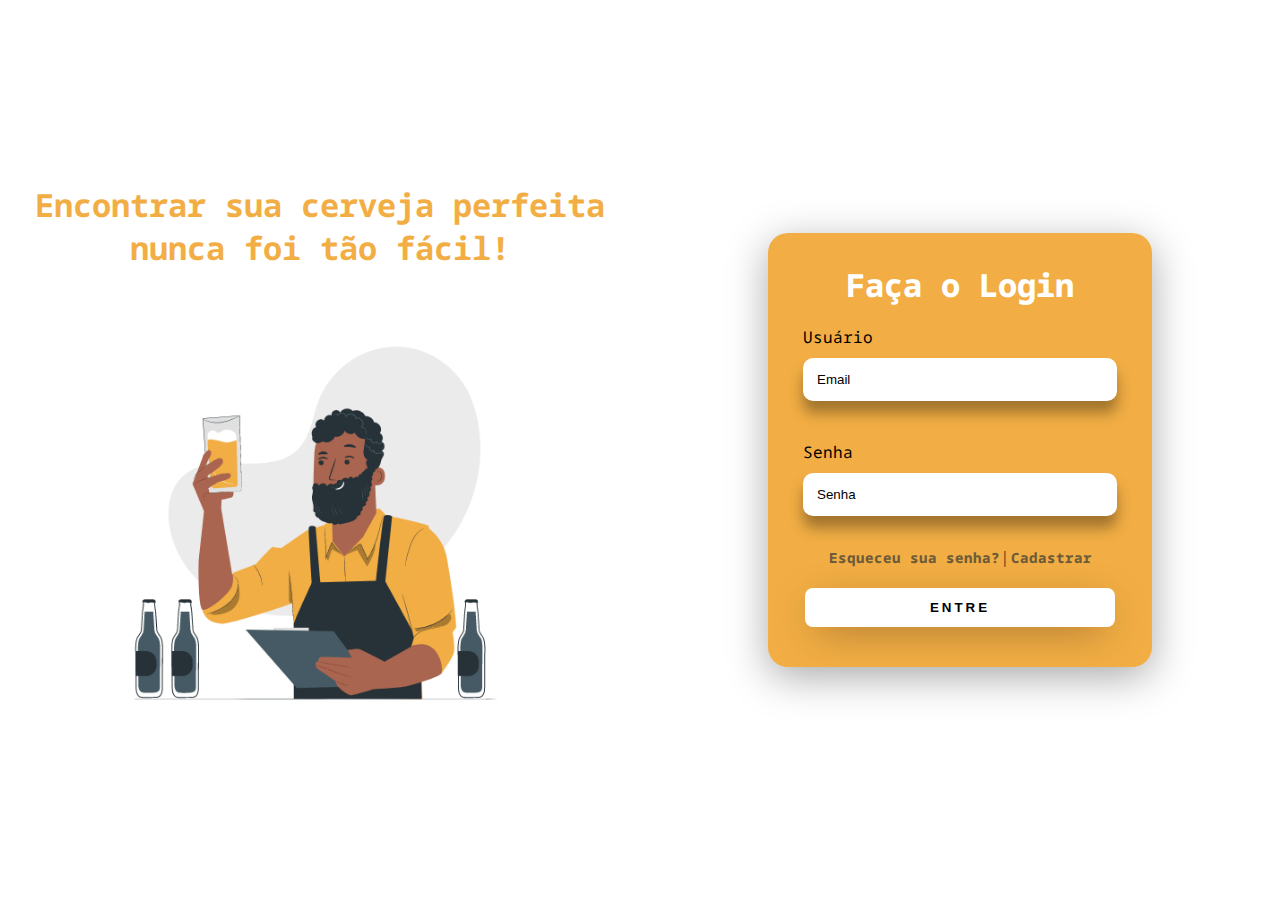
==== index.html @ 1acf00fe "Projeto E-beer" ====
<!DOCTYPE html>
<html lang="pt-br">
<head>
    <meta charset="UTF-8">
    <meta name="viewport" content="width=device-width, initial-scale=1.0">
    <link rel="stylesheet" href="CSS/style.css">
    <title>Tela Login</title>
</head>
<body>
    <div class="main-login">
        <div class="left-login">
            <h1>Encontrar sua cerveja perfeita nunca foi tão fácil!</h1>
            <img src="img/cerverjeiro.gif" class="left-login-image" alt="#fazendeiro">
        </div>
        <div class="right-login">
            <div class="card-login">
                <h1>Faça o Login</h1>
                <div class="textfield">
                    <form class="textfield">
                        <label for="usuario">Usuário</label>
                        <input type="email" name="email" placeholder="Email">  
                    </form>
                </div>
                <div class="textfield">
                    <form class="textfield">
                        <label for="senha">Senha</label>
                        <input type="password" name="senha" placeholder="Senha">
                    </form>
                </div>
                <ul>
                    <li><a href class="link"> Esqueceu sua senha?  <a></li>
                    <li><p>|</p></li>
                    <li><a href="HTML/cadastro.html" class="link">Cadastrar<a></li>
                </ul>
            <button class="btn-login">Entre</button>
        </div>
    </div>
</body>
</html>
---- CSS/style.css ----
@import url('https://fonts.googleapis.com/css2?family=Noto+Sans+Mono:wght@100..900&display=swap');

body{
    margin: 0;
    font-family: "Noto Sans Mono", monospace;
}

body *{
    box-sizing: border-box;
}

ul{
    justify-content:  center;
    padding-inline-start: 0px;
    margin: 10px;
    text-decoration: none;
    display: flex;
    color: #6d4822;
    
}

li{
    list-style: none;
    letter-spacing: 1px;
}

p{
    height: 0px;
    margin: 0;
}
.link{
    font-size: 14px;
    text-decoration: none;
    color: #6e5b39;
    font-weight: 800;
    text-align: center;
}

.main-login{
    width: 100vw;
    height: 100vh;
    background-color: white;
    display: flex;
    justify-content: center;
    align-items: center;

}

.left-login{
    width: 50vw;
    height: 100vh;
    display: flex;
    justify-content: center;
    align-items: center; 
    flex-direction: column;
}

.left-login > h1{
    font-size: 2.5vw;
    color: #f2ae44;
    display: flex;
    text-align: center;

}

.left-login-image{
    width: 35vw;
}

.right-login{
    width: 50vw;
    height: 100vh;
    display: flex;
    justify-content: center;
    align-items: center;
}

.card-login{
    width: 60%;
    display: flex;
    align-items: center;
    padding: 30px 35px;
    background: #f2ae44;
    border-radius: 20px;
    box-shadow: 0px 10px 40px #00000056;
    flex-direction: column;

}

.card-login > h1{
    color: white;
    font-weight: 800;
    margin: 0;
}

.textfield{
    width: 100%;
    display: flex;
    flex-direction: column;
    align-items: flex-start;
    justify-content: center;
    margin: 10px 0px;
}

.textfield > input{
    width: 100%;
    border: none;
    border-radius: 10px;
    padding: 14px;
    background-color: white;
    color: black;
    box-shadow:  0px 12px 14px #00000056;
    outline: none;
    box-sizing: border-box;
    display: flex;
}

.textfield > label{
    color: black;
    margin-bottom: 10px;
    
}

.textfield > input::placeholder{
    color: black;
}

.btn-login{
    width: 100wh;
    padding: 12px 125px;
    display: flex;
    justify-content: center;
    margin: 10px;
    border: none;
    border-radius: 8px;
    outline: none;
    text-transform: uppercase;
    font-weight: 800;
    letter-spacing: 3px;
    color: black;
    background-color: white;
    cursor: pointer;
    box-shadow: 0px 10px 40px -12px #6d4822;
    
}

button:hover{
    background-color: #aa7622;
    
}

@media only screen and (max-width: 950px){
    .card-login{
        width: 85%;
    }
}

@media only screen and (max-width: 950px){
    .main-login{
        flex-direction: column;
    }
    .left-login > h1{
        display: none;
    }
    .left-login{
        width: 100%;
        height: auto;
    }
    .right-login{
        width: 100%;
        height: auto;
    }
    .left-login-image{
        width: 50vw;
    }
    .card-login{
        width: 90%;
    }
}
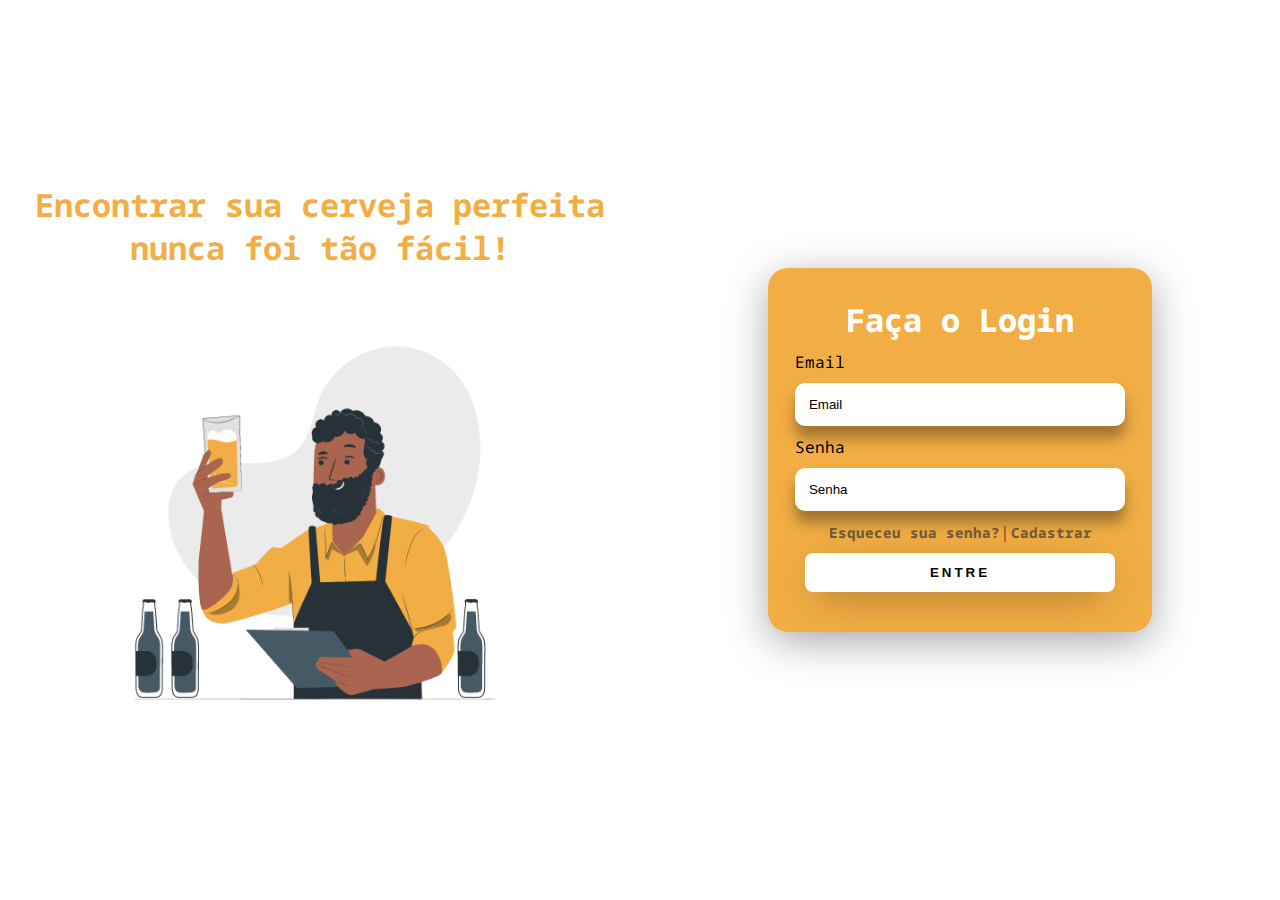
==== commit ba63440b: "validations" ====
--- a/index.html
+++ b/index.html
@@ -1,39 +1,39 @@
 <!DOCTYPE html>
-<html lang="pt-br">
 <head>
+    <html lang="pt-br">
     <meta charset="UTF-8">
     <meta name="viewport" content="width=device-width, initial-scale=1.0">
-    <link rel="stylesheet" href="CSS/style.css">
+    <link rel="stylesheet" href="/CSS/style.css">
+    <script src="js/index.js"></script>
     <title>Tela Login</title>
 </head>
 <body>
     <div class="main-login">
         <div class="left-login">
-            <h1>Encontrar sua cerveja perfeita nunca foi tão fácil!</h1>
+            <h1>Encontrar sua cerveja perfeita nunca foi tão fácil!</h1>
             <img src="img/cerverjeiro.gif" class="left-login-image" alt="#fazendeiro">
         </div>
         <div class="right-login">
             <div class="card-login">
                 <h1>Faça o Login</h1>
-                <div class="textfield">
-                    <form class="textfield">
-                        <label for="usuario">Usuário</label>
-                        <input type="email" name="email" placeholder="Email">  
-                    </form>
-                </div>
-                <div class="textfield">
-                    <form class="textfield">
+                <form id="form-login">
+                    <div class="textfield">
+                        <label for="email">Email</label>
+                        <input type="email" placeholder="Email" id="email">  
+                    </div>
+                    <div class="textfield">
                         <label for="senha">Senha</label>
-                        <input type="password" name="senha" placeholder="Senha">
-                    </form>
-                </div>
-                <ul>
-                    <li><a href class="link"> Esqueceu sua senha?  <a></li>
-                    <li><p>|</p></li>
-                    <li><a href="HTML/cadastro.html" class="link">Cadastrar<a></li>
-                </ul>
-            <button class="btn-login">Entre</button>
+                        <input type="password" placeholder="Senha" id="senha">
+                    </div>
+                    <ul>
+                        <li><a href="#" class="link">Esqueceu sua senha?</a></li>
+                        <li><p>|</p></li>
+                        <li><a href="HTML/cadastro.html" class="link">Cadastrar</a></li>
+                    </ul>
+                    <button class="btn-login" type="submit">Entre</button>
+                </form>
+            </div>
         </div>
     </div>
 </body>
-</html>+</html>
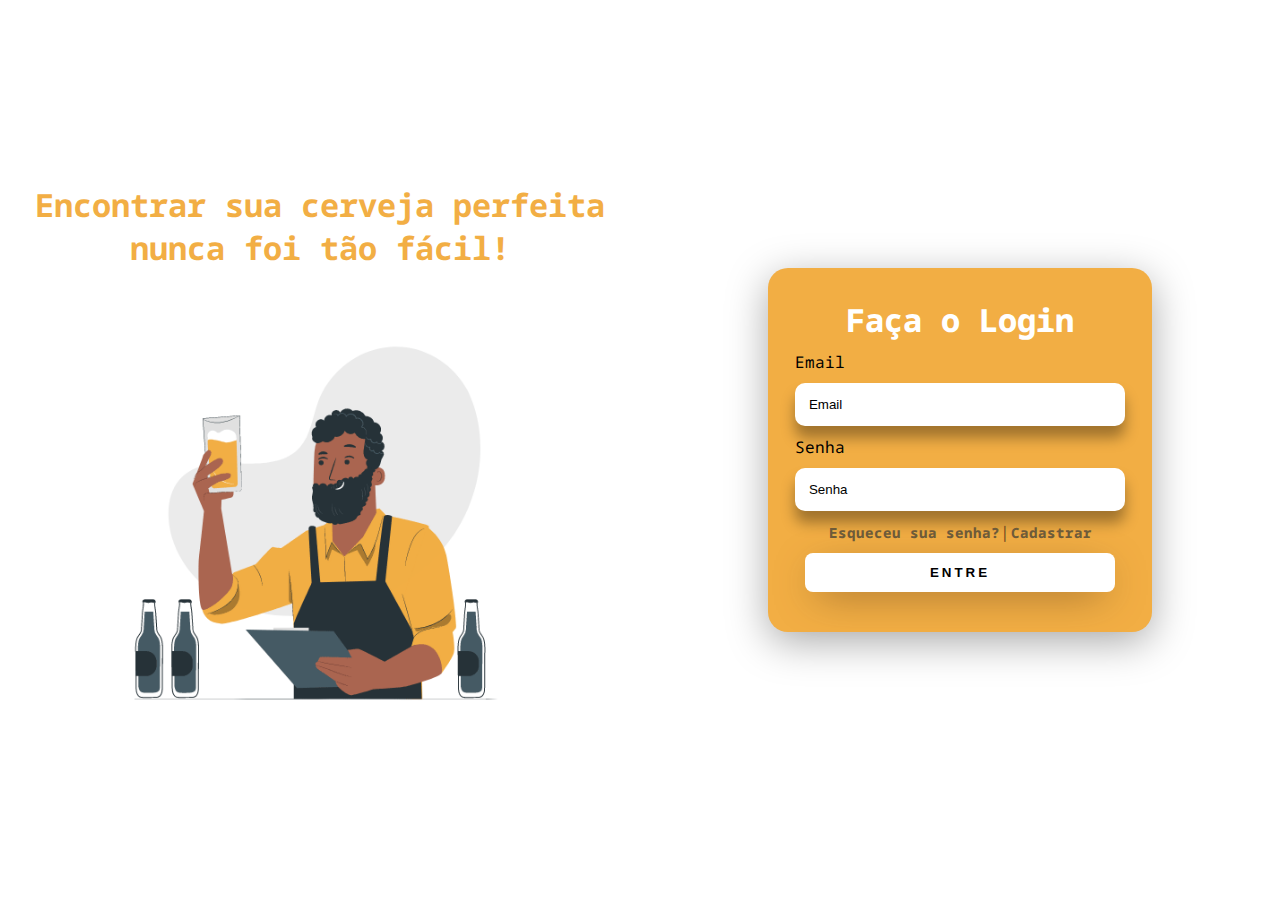
==== commit 10be1616: "Correções" ====
--- a/index.html
+++ b/index.html
@@ -1,6 +1,6 @@
 <!DOCTYPE html>
+<html lang="pt-br">
 <head>
-    <html lang="pt-br">
     <meta charset="UTF-8">
     <meta name="viewport" content="width=device-width, initial-scale=1.0">
     <link rel="stylesheet" href="/CSS/style.css">
